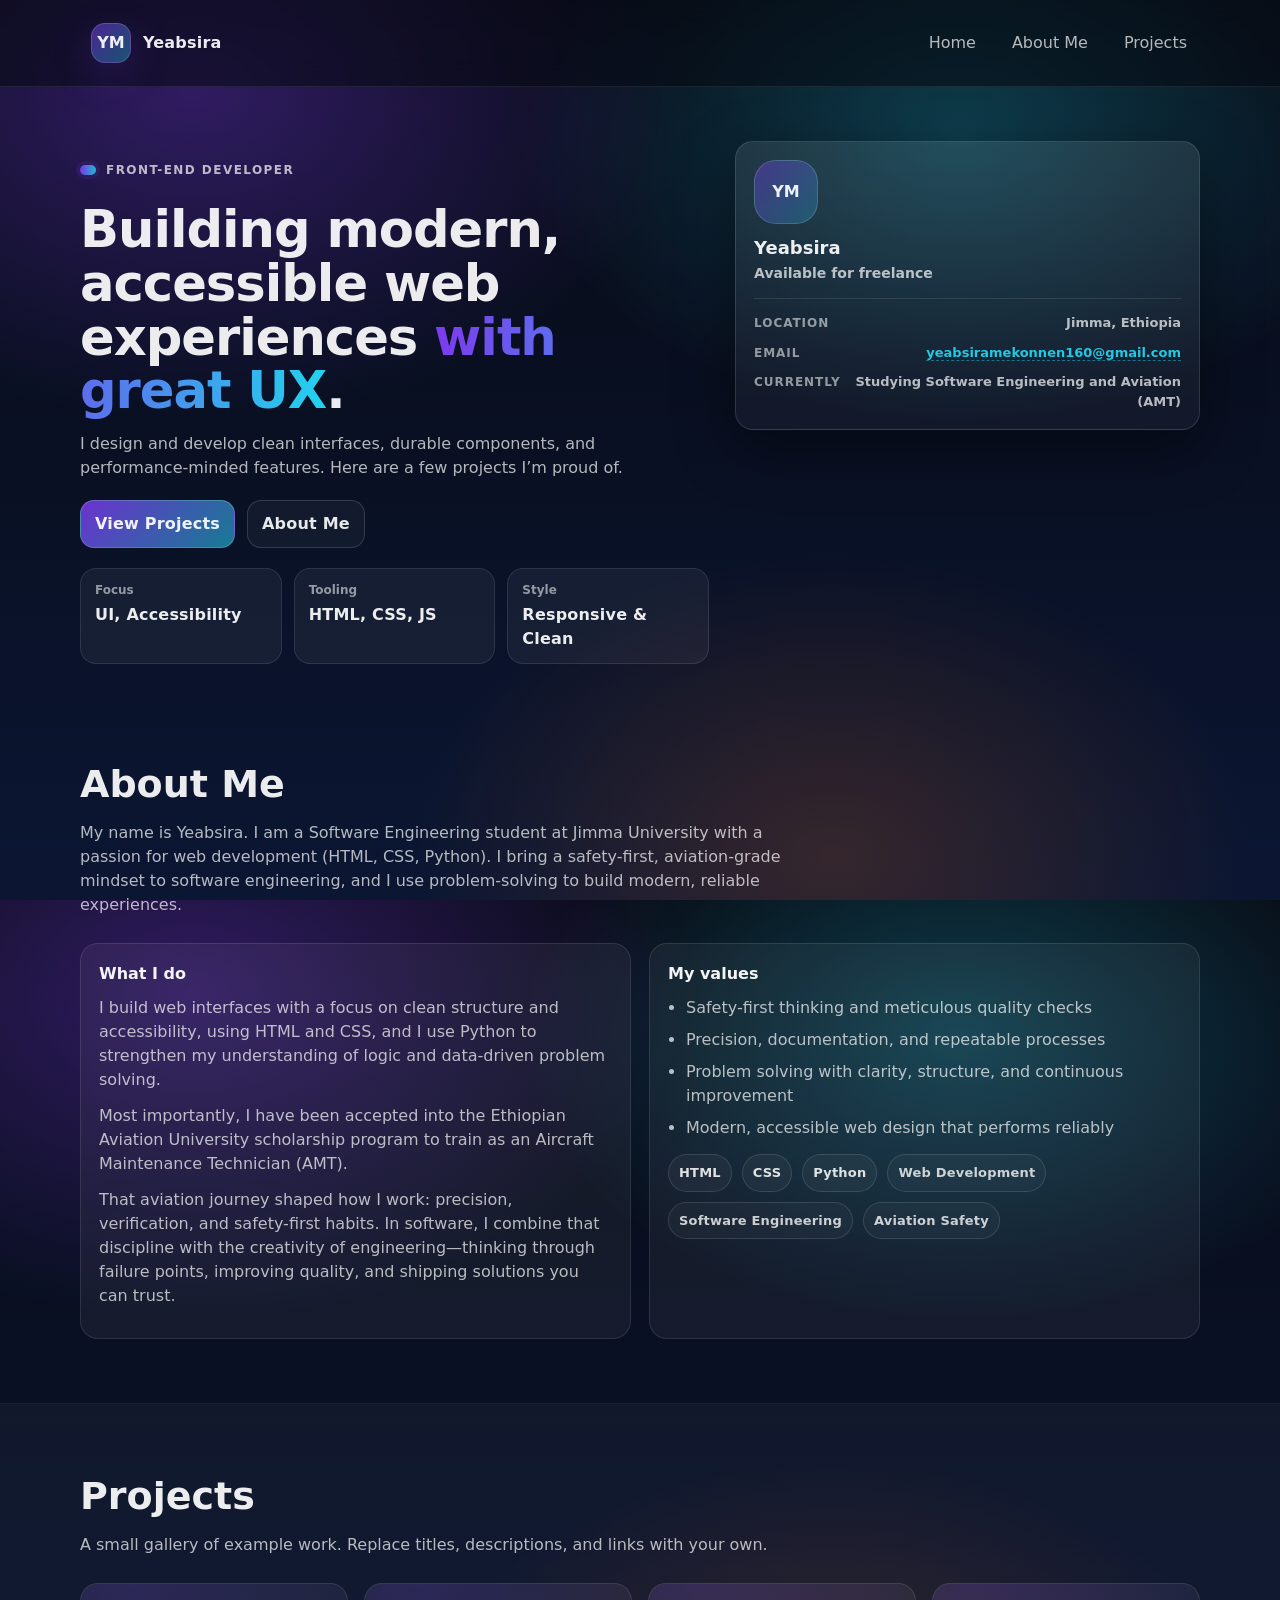
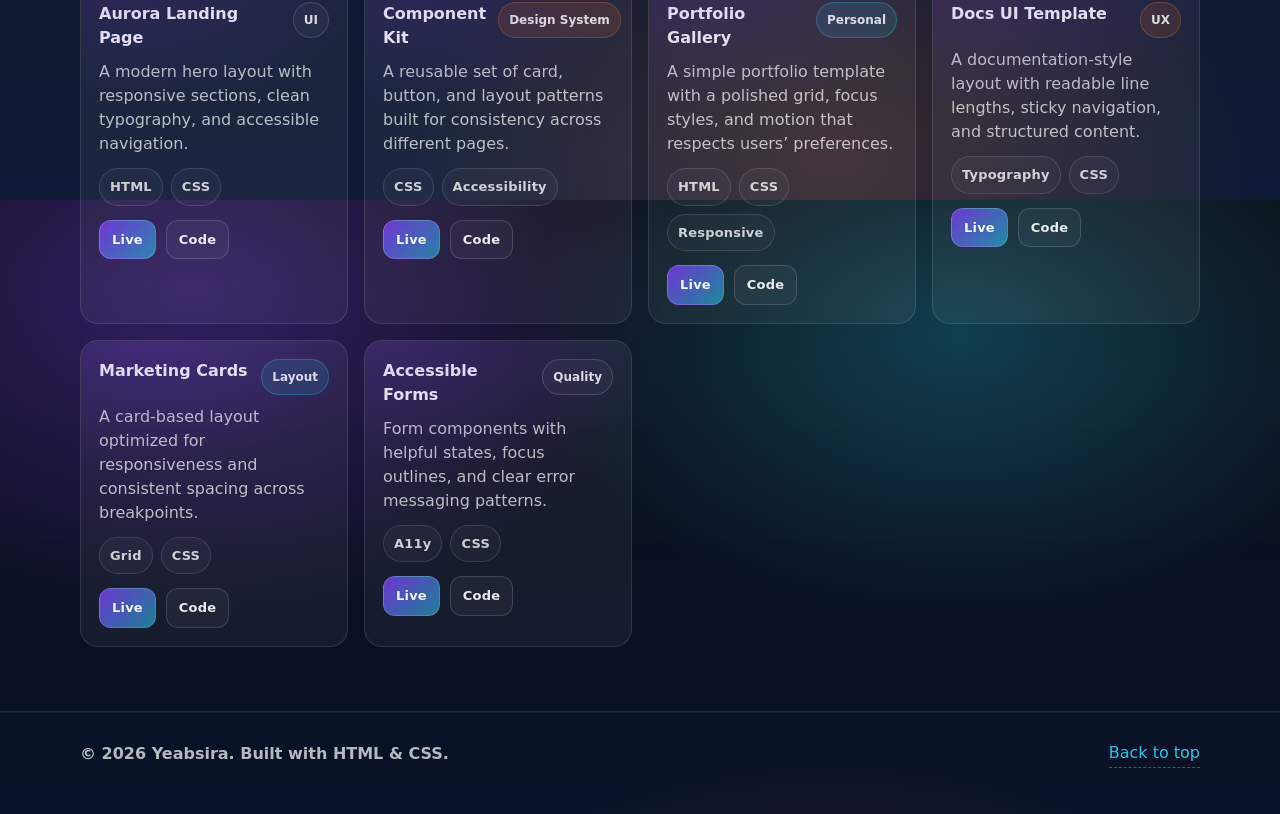
==== index.html @ a3fe2e60 "Add index and styles" ====
<!doctype html>
<html lang="en">
  <head>
    <meta charset="utf-8" />
    <meta name="viewport" content="width=device-width, initial-scale=1" />
    <meta name="description" content="Personal portfolio website." />
    <title>Yeabsira | Portfolio</title>
    <link rel="stylesheet" href="styles/style.css" />
  </head>
  <body>
    <a class="skip-link" href="#main">Skip to content</a>

    <header class="site-header">
      <div class="container header-inner">
        <a class="brand" href="#home" aria-label="Go to Home">
          <span class="brand-mark" aria-hidden="true">YM</span>
          <span class="brand-text">Yeabsira</span>
        </a>

        <nav class="nav" aria-label="Primary">
          <a class="nav-link" href="#home">Home</a>
          <a class="nav-link" href="#about">About Me</a>
          <a class="nav-link" href="#projects">Projects</a>
        </nav>
      </div>
    </header>

    <main id="main">
      <!-- HOME -->
      <section id="home" class="hero" aria-label="Home">
        <div class="container hero-inner">
          <div class="hero-copy">
            <p class="eyebrow">Front-End Developer</p>
            <h1>
              Building modern, accessible web experiences
              <span class="gradient-text">with great UX</span>.
            </h1>
            <p class="lead">
              I design and develop clean interfaces, durable components, and
              performance-minded features. Here are a few projects I’m proud of.
            </p>

            <div class="hero-cta">
              <a class="btn btn-primary" href="#projects">View Projects</a>
              <a class="btn btn-ghost" href="#about">About Me</a>
            </div>

            <div class="hero-meta" role="list" aria-label="Highlights">
              <div class="meta-item" role="listitem">
                <div class="meta-title">Focus</div>
                <div class="meta-value">UI, Accessibility</div>
              </div>
              <div class="meta-item" role="listitem">
                <div class="meta-title">Tooling</div>
                <div class="meta-value">HTML, CSS, JS</div>
              </div>
              <div class="meta-item" role="listitem">
                <div class="meta-title">Style</div>
                <div class="meta-value">Responsive &amp; Clean</div>
              </div>
            </div>
          </div>

          <aside class="hero-card" aria-label="Profile card">
            <div class="avatar" aria-hidden="true">YM</div>
            <h2 class="hero-card-title">Yeabsira</h2>
            <p class="hero-card-subtitle">Available for freelance</p>
            <div class="divider"></div>
            <ul class="hero-card-list" aria-label="Quick facts">
              <li>
                <span class="k">Location</span>
                <span class="v">Jimma, Ethiopia</span>
              </li>
              <li>
                <span class="k">Email</span>
                <span class="v">
                  <a class="link" href="mailto:yeabsiramekonnen160@gmail.com"
                    >yeabsiramekonnen160@gmail.com</a
                  >
                </span>
              </li>
              <li>
                <span class="k">Currently</span>
                <span class="v"
                  >Studying Software Engineering and Aviation (AMT)</span
                >
              </li>
            </ul>
          </aside>
        </div>
      </section>

      <!-- ABOUT -->
      <section id="about" class="section" aria-label="About Me">
        <div class="container">
          <div class="section-head">
            <h2>About Me</h2>
            <p class="section-subtitle">
              My name is Yeabsira. I am a Software Engineering student at Jimma
              University with a passion for web development (HTML, CSS, Python).
              I bring a safety-first, aviation-grade mindset to software
              engineering, and I use problem-solving to build modern, reliable
              experiences.
            </p>
          </div>

          <div class="about-grid">
            <div class="about-panel">
              <h3>What I do</h3>
              <p>
                I build web interfaces with a focus on clean structure and
                accessibility, using HTML and CSS, and I use Python to
                strengthen my understanding of logic and data-driven problem
                solving.
              </p>
              <p>
                Most importantly, I have been accepted into the Ethiopian
                Aviation University scholarship program to train as an Aircraft
                Maintenance Technician (AMT).
              </p>
              <p>
                That aviation journey shaped how I work: precision,
                verification, and safety-first habits. In software, I combine
                that discipline with the creativity of engineering—thinking
                through failure points, improving quality, and shipping
                solutions you can trust.
              </p>
            </div>

            <div class="about-panel">
              <h3>My values</h3>
              <ul class="checklist" aria-label="Values">
                <li>Safety-first thinking and meticulous quality checks</li>
                <li>Precision, documentation, and repeatable processes</li>
                <li>
                  Problem solving with clarity, structure, and continuous
                  improvement
                </li>
                <li>Modern, accessible web design that performs reliably</li>
              </ul>

              <div class="tag-row" aria-label="Skills">
                <span class="tag">HTML</span>
                <span class="tag">CSS</span>
                <span class="tag">Python</span>
                <span class="tag tag-soft">Web Development</span>
                <span class="tag tag-soft">Software Engineering</span>
                <span class="tag tag-soft">Aviation Safety</span>
              </div>
            </div>
          </div>
        </div>
      </section>

      <!-- PROJECTS -->
      <section id="projects" class="section section-alt" aria-label="Projects">
        <div class="container">
          <div class="section-head">
            <h2>Projects</h2>
            <p class="section-subtitle">
              A small gallery of example work. Replace titles, descriptions, and
              links with your own.
            </p>
          </div>

          <div class="projects-grid" role="list" aria-label="Project gallery">
            <article class="project-card" role="listitem">
              <div class="project-top">
                <h3 class="project-title">Aurora Landing Page</h3>
                <span class="project-badge">UI</span>
              </div>
              <p class="project-desc">
                A modern hero layout with responsive sections, clean typography,
                and accessible navigation.
              </p>
              <div class="project-tags" aria-label="Technologies">
                <span class="tag tag-soft">HTML</span>
                <span class="tag tag-soft">CSS</span>
              </div>
              <div class="project-links">
                <a class="btn btn-small btn-primary" href="#projects">Live</a>
                <a class="btn btn-small btn-ghost" href="#projects">Code</a>
              </div>
            </article>

            <article class="project-card" role="listitem">
              <div class="project-top">
                <h3 class="project-title">Component Kit</h3>
                <span class="project-badge project-badge-warm"
                  >Design System</span
                >
              </div>
              <p class="project-desc">
                A reusable set of card, button, and layout patterns built for
                consistency across different pages.
              </p>
              <div class="project-tags" aria-label="Technologies">
                <span class="tag tag-soft">CSS</span>
                <span class="tag tag-soft">Accessibility</span>
              </div>
              <div class="project-links">
                <a class="btn btn-small btn-primary" href="#projects">Live</a>
                <a class="btn btn-small btn-ghost" href="#projects">Code</a>
              </div>
            </article>

            <article class="project-card" role="listitem">
              <div class="project-top">
                <h3 class="project-title">Portfolio Gallery</h3>
                <span class="project-badge project-badge-cool">Personal</span>
              </div>
              <p class="project-desc">
                A simple portfolio template with a polished grid, focus styles,
                and motion that respects users’ preferences.
              </p>
              <div class="project-tags" aria-label="Technologies">
                <span class="tag tag-soft">HTML</span>
                <span class="tag tag-soft">CSS</span>
                <span class="tag tag-soft">Responsive</span>
              </div>
              <div class="project-links">
                <a class="btn btn-small btn-primary" href="#projects">Live</a>
                <a class="btn btn-small btn-ghost" href="#projects">Code</a>
              </div>
            </article>

            <article class="project-card" role="listitem">
              <div class="project-top">
                <h3 class="project-title">Docs UI Template</h3>
                <span class="project-badge project-badge-warm">UX</span>
              </div>
              <p class="project-desc">
                A documentation-style layout with readable line lengths, sticky
                navigation, and structured content.
              </p>
              <div class="project-tags" aria-label="Technologies">
                <span class="tag tag-soft">Typography</span>
                <span class="tag tag-soft">CSS</span>
              </div>
              <div class="project-links">
                <a class="btn btn-small btn-primary" href="#projects">Live</a>
                <a class="btn btn-small btn-ghost" href="#projects">Code</a>
              </div>
            </article>

            <article class="project-card" role="listitem">
              <div class="project-top">
                <h3 class="project-title">Marketing Cards</h3>
                <span class="project-badge project-badge-cool">Layout</span>
              </div>
              <p class="project-desc">
                A card-based layout optimized for responsiveness and consistent
                spacing across breakpoints.
              </p>
              <div class="project-tags" aria-label="Technologies">
                <span class="tag tag-soft">Grid</span>
                <span class="tag tag-soft">CSS</span>
              </div>
              <div class="project-links">
                <a class="btn btn-small btn-primary" href="#projects">Live</a>
                <a class="btn btn-small btn-ghost" href="#projects">Code</a>
              </div>
            </article>

            <article class="project-card" role="listitem">
              <div class="project-top">
                <h3 class="project-title">Accessible Forms</h3>
                <span class="project-badge">Quality</span>
              </div>
              <p class="project-desc">
                Form components with helpful states, focus outlines, and clear
                error messaging patterns.
              </p>
              <div class="project-tags" aria-label="Technologies">
                <span class="tag tag-soft">A11y</span>
                <span class="tag tag-soft">CSS</span>
              </div>
              <div class="project-links">
                <a class="btn btn-small btn-primary" href="#projects">Live</a>
                <a class="btn btn-small btn-ghost" href="#projects">Code</a>
              </div>
            </article>
          </div>
        </div>
      </section>
    </main>

    <footer class="site-footer">
      <div class="container footer-inner">
        <p class="footer-text">
          © <span id="year">2026</span> Yeabsira. Built with HTML &amp; CSS.
        </p>
        <a class="footer-link" href="#home">Back to top</a>
      </div>
    </footer>
  </body>
</html>
---- styles/style.css ----
:root {
  --bg0: #070a13;
  --bg1: #0b1633;
  --card: rgba(255, 255, 255, 0.06);
  --card2: rgba(255, 255, 255, 0.08);
  --border: rgba(255, 255, 255, 0.12);
  --text: rgba(255, 255, 255, 0.92);
  --muted: rgba(255, 255, 255, 0.7);
  --muted2: rgba(255, 255, 255, 0.55);
  --shadow: 0 18px 60px rgba(0, 0, 0, 0.45);

  --brand1: #7c3aed;
  --brand2: #22d3ee;
  --brand3: #f97316;

  --ring: rgba(34, 211, 238, 0.35);
  --radius: 18px;
}

* {
  box-sizing: border-box;
}
html,
body {
  height: 100%;
}
body {
  margin: 0;
  font-family:
    ui-sans-serif,
    system-ui,
    -apple-system,
    Segoe UI,
    Roboto,
    Helvetica,
    Arial,
    "Apple Color Emoji",
    "Segoe UI Emoji";
  color: var(--text);
  background:
    radial-gradient(
      900px 600px at 15% 10%,
      rgba(124, 58, 237, 0.35),
      transparent 55%
    ),
    radial-gradient(
      800px 520px at 75% 15%,
      rgba(34, 211, 238, 0.25),
      transparent 55%
    ),
    radial-gradient(
      700px 500px at 65% 95%,
      rgba(249, 115, 22, 0.18),
      transparent 60%
    ),
    linear-gradient(180deg, var(--bg0), var(--bg1));
  line-height: 1.5;
}

a {
  color: inherit;
  text-decoration: none;
}

.skip-link {
  position: absolute;
  top: 12px;
  left: 12px;
  padding: 10px 12px;
  border-radius: 12px;
  background: rgba(0, 0, 0, 0.65);
  border: 1px solid var(--border);
  transform: translateY(-150%);
  transition: transform 0.18s ease;
  z-index: 1000;
}
.skip-link:focus {
  transform: translateY(0);
  outline: none;
  box-shadow: 0 0 0 3px var(--ring);
}

.container {
  width: min(1120px, calc(100% - 40px));
  margin-inline: auto;
}

.site-header {
  position: sticky;
  top: 0;
  z-index: 50;
  backdrop-filter: blur(14px);
  background: rgba(7, 10, 19, 0.55);
  border-bottom: 1px solid rgba(255, 255, 255, 0.08);
}
.header-inner {
  display: flex;
  align-items: center;
  justify-content: space-between;
  padding: 14px 0;
  gap: 16px;
}

.brand {
  display: flex;
  align-items: center;
  gap: 12px;
  padding: 8px 10px;
  border-radius: 14px;
  border: 1px solid transparent;
}
.brand:focus {
  outline: none;
  box-shadow: 0 0 0 3px var(--ring);
}
.brand:hover {
  border-color: rgba(255, 255, 255, 0.14);
}

.brand-mark {
  width: 40px;
  height: 40px;
  display: grid;
  place-items: center;
  border-radius: 14px;
  font-weight: 800;
  background: linear-gradient(
    135deg,
    rgba(124, 58, 237, 0.55),
    rgba(34, 211, 238, 0.35)
  );
  border: 1px solid rgba(255, 255, 255, 0.14);
  box-shadow: 0 12px 40px rgba(124, 58, 237, 0.22);
}
.brand-text {
  font-weight: 750;
  letter-spacing: 0.2px;
}

.nav {
  display: flex;
  gap: 10px;
  align-items: center;
}
.nav-link {
  padding: 10px 12px;
  border-radius: 14px;
  border: 1px solid transparent;
  color: var(--muted);
  transition:
    background 0.18s ease,
    border-color 0.18s ease,
    color 0.18s ease,
    transform 0.18s ease;
}
.nav-link:hover {
  color: var(--text);
  background: rgba(255, 255, 255, 0.06);
  border-color: rgba(255, 255, 255, 0.12);
}
.nav-link:focus {
  outline: none;
  box-shadow: 0 0 0 3px var(--ring);
}

.hero {
  padding: 54px 0 20px;
}
.hero-inner {
  display: grid;
  grid-template-columns: 1.15fr 0.85fr;
  gap: 26px;
  align-items: start;
}
.hero-copy {
  padding: 8px 0;
}
.eyebrow {
  display: inline-flex;
  align-items: center;
  gap: 10px;
  color: var(--muted);
  font-weight: 650;
  letter-spacing: 0.12em;
  text-transform: uppercase;
  font-size: 12px;
}
.eyebrow::before {
  content: "";
  width: 16px;
  height: 10px;
  border-radius: 999px;
  background: linear-gradient(
    90deg,
    rgba(124, 58, 237, 0.95),
    rgba(34, 211, 238, 0.85)
  );
  box-shadow: 0 0 0 4px rgba(124, 58, 237, 0.12);
}

h1 {
  margin: 12px 0 14px;
  font-size: clamp(34px, 4vw, 54px);
  line-height: 1.05;
  letter-spacing: -0.02em;
}
.gradient-text {
  background: linear-gradient(90deg, var(--brand1), var(--brand2));
  -webkit-background-clip: text;
  background-clip: text;
  color: transparent;
}
.lead {
  margin: 0 0 20px;
  color: var(--muted);
  font-size: 16px;
  max-width: 54ch;
}

.hero-cta {
  display: flex;
  flex-wrap: wrap;
  gap: 12px;
  margin-bottom: 20px;
}

.hero-meta {
  margin-top: 10px;
  display: grid;
  grid-template-columns: repeat(3, minmax(0, 1fr));
  gap: 12px;
}
.meta-item {
  padding: 12px 14px;
  border-radius: 16px;
  background: rgba(255, 255, 255, 0.05);
  border: 1px solid rgba(255, 255, 255, 0.1);
}
.meta-title {
  color: var(--muted2);
  font-weight: 650;
  font-size: 12px;
  margin-bottom: 4px;
}
.meta-value {
  font-weight: 750;
  letter-spacing: 0.2px;
}

.hero-card {
  background: linear-gradient(
    180deg,
    rgba(255, 255, 255, 0.09),
    rgba(255, 255, 255, 0.04)
  );
  border: 1px solid rgba(255, 255, 255, 0.12);
  border-radius: var(--radius);
  box-shadow: var(--shadow);
  padding: 18px;
}
.avatar {
  width: 64px;
  height: 64px;
  border-radius: 22px;
  display: grid;
  place-items: center;
  margin-bottom: 10px;
  background: linear-gradient(
    135deg,
    rgba(124, 58, 237, 0.4),
    rgba(34, 211, 238, 0.24)
  );
  border: 1px solid rgba(255, 255, 255, 0.16);
  font-weight: 900;
}
.hero-card-title {
  margin: 0 0 2px;
  font-size: 18px;
}
.hero-card-subtitle {
  margin: 0 0 14px;
  color: var(--muted);
  font-weight: 600;
  font-size: 14px;
}
.divider {
  height: 1px;
  background: rgba(255, 255, 255, 0.1);
  margin: 10px 0 14px;
}
.hero-card-list {
  list-style: none;
  padding: 0;
  margin: 0;
  display: grid;
  gap: 10px;
}
.hero-card-list li {
  display: flex;
  justify-content: space-between;
  align-items: baseline;
  gap: 12px;
}
.k {
  color: var(--muted2);
  font-size: 12px;
  font-weight: 700;
  letter-spacing: 0.08em;
  text-transform: uppercase;
}
.v {
  font-weight: 700;
  color: var(--muted);
  text-align: right;
  font-size: 13px;
}
.link {
  color: rgba(34, 211, 238, 0.95);
  border-bottom: 1px dashed rgba(34, 211, 238, 0.45);
}
.link:hover {
  color: #9bf3ff;
  border-bottom-color: rgba(155, 243, 255, 0.65);
}
.link:focus {
  outline: none;
  box-shadow: 0 0 0 3px var(--ring);
  border-bottom-style: solid;
}

.section {
  padding: 64px 0;
}
.section-alt {
  background: linear-gradient(180deg, rgba(255, 255, 255, 0.03), transparent);
  border-top: 1px solid rgba(255, 255, 255, 0.06);
  border-bottom: 1px solid rgba(255, 255, 255, 0.06);
}
.section-head {
  margin-bottom: 26px;
}
.section-head h2 {
  margin: 0 0 8px;
  font-size: clamp(26px, 3vw, 38px);
}
.section-subtitle {
  margin: 0;
  color: var(--muted);
  max-width: 70ch;
}

.about-grid {
  display: grid;
  grid-template-columns: 1fr 1fr;
  gap: 18px;
}
.about-panel {
  background: rgba(255, 255, 255, 0.05);
  border: 1px solid rgba(255, 255, 255, 0.1);
  border-radius: var(--radius);
  padding: 18px;
}
.about-panel h3 {
  margin: 0 0 10px;
  font-size: 16px;
  color: rgba(255, 255, 255, 0.95);
}
.about-panel p {
  margin: 0 0 12px;
  color: var(--muted);
}
.checklist {
  margin: 10px 0 0;
  padding-left: 18px;
  color: var(--muted);
}
.checklist li {
  margin: 8px 0;
}

.tag-row {
  display: flex;
  flex-wrap: wrap;
  gap: 10px;
  margin-top: 14px;
}
.tag {
  display: inline-flex;
  align-items: center;
  padding: 8px 10px;
  border-radius: 999px;
  font-weight: 750;
  letter-spacing: 0.2px;
  border: 1px solid rgba(255, 255, 255, 0.12);
  background: rgba(255, 255, 255, 0.04);
  color: rgba(255, 255, 255, 0.86);
  font-size: 13px;
}
.tag-soft {
  background: rgba(255, 255, 255, 0.03);
  color: rgba(255, 255, 255, 0.78);
}

.projects-grid {
  display: grid;
  grid-template-columns: repeat(auto-fit, minmax(260px, 1fr));
  gap: 16px;
}
.project-card {
  background: rgba(255, 255, 255, 0.05);
  border: 1px solid rgba(255, 255, 255, 0.1);
  border-radius: var(--radius);
  padding: 18px;
  position: relative;
  overflow: hidden;
  transition:
    transform 0.2s ease,
    border-color 0.2s ease,
    background 0.2s ease;
}
.project-card::after {
  content: "";
  position: absolute;
  inset: -2px;
  background: radial-gradient(
    420px 220px at 20% 0%,
    rgba(124, 58, 237, 0.18),
    transparent 60%
  );
  pointer-events: none;
  opacity: 0.9;
}
.project-card > * {
  position: relative;
}

.project-card:hover {
  transform: translateY(-4px);
  border-color: rgba(255, 255, 255, 0.18);
  background: rgba(255, 255, 255, 0.06);
}

.project-top {
  display: flex;
  justify-content: space-between;
  align-items: flex-start;
  gap: 12px;
  margin-bottom: 10px;
}
.project-title {
  margin: 0;
  font-size: 16px;
}
.project-badge {
  display: inline-flex;
  padding: 8px 10px;
  border-radius: 999px;
  border: 1px solid rgba(255, 255, 255, 0.14);
  background: rgba(255, 255, 255, 0.04);
  font-size: 12px;
  font-weight: 850;
  color: rgba(255, 255, 255, 0.85);
  white-space: nowrap;
}
.project-badge-warm {
  background: rgba(249, 115, 22, 0.12);
  border-color: rgba(249, 115, 22, 0.28);
}
.project-badge-cool {
  background: rgba(34, 211, 238, 0.12);
  border-color: rgba(34, 211, 238, 0.28);
}

.project-desc {
  margin: 0 0 12px;
  color: var(--muted);
}
.project-tags {
  display: flex;
  flex-wrap: wrap;
  gap: 8px;
  margin-bottom: 14px;
}
.project-links {
  display: flex;
  flex-wrap: wrap;
  gap: 10px;
}

.btn {
  display: inline-flex;
  align-items: center;
  justify-content: center;
  gap: 10px;
  padding: 11px 14px;
  border-radius: 14px;
  border: 1px solid rgba(255, 255, 255, 0.14);
  font-weight: 800;
  letter-spacing: 0.2px;
  transition:
    transform 0.15s ease,
    background 0.15s ease,
    border-color 0.15s ease,
    box-shadow 0.15s ease;
}
.btn:focus {
  outline: none;
  box-shadow: 0 0 0 3px var(--ring);
}
.btn:active {
  transform: translateY(1px);
}

.btn-primary {
  background: linear-gradient(
    135deg,
    rgba(124, 58, 237, 0.85),
    rgba(34, 211, 238, 0.55)
  );
  border-color: rgba(255, 255, 255, 0.18);
}
.btn-primary:hover {
  box-shadow: 0 16px 50px rgba(124, 58, 237, 0.18);
  border-color: rgba(255, 255, 255, 0.22);
}
.btn-ghost {
  background: rgba(255, 255, 255, 0.04);
  color: rgba(255, 255, 255, 0.9);
}
.btn-ghost:hover {
  background: rgba(255, 255, 255, 0.07);
  border-color: rgba(255, 255, 255, 0.18);
}
.btn-small {
  padding: 9px 12px;
  border-radius: 12px;
  font-size: 13px;
  font-weight: 850;
}

.site-footer {
  padding: 28px 0 46px;
  border-top: 1px solid rgba(255, 255, 255, 0.06);
}
.footer-inner {
  display: flex;
  justify-content: space-between;
  align-items: center;
  gap: 16px;
  flex-wrap: wrap;
}
.footer-text {
  margin: 0;
  color: var(--muted);
  font-weight: 650;
}
.footer-link {
  color: rgba(34, 211, 238, 0.95);
  border-bottom: 1px dashed rgba(34, 211, 238, 0.45);
  padding-bottom: 2px;
}
.footer-link:hover {
  border-bottom-style: solid;
  color: #9bf3ff;
  border-bottom-color: rgba(155, 243, 255, 0.65);
}
.footer-link:focus {
  outline: none;
  box-shadow: 0 0 0 3px var(--ring);
  border-bottom-style: solid;
}

@media (max-width: 900px) {
  .hero-inner {
    grid-template-columns: 1fr;
  }
  .hero-meta {
    grid-template-columns: 1fr;
  }
  .about-grid {
    grid-template-columns: 1fr;
  }
}

@media (prefers-reduced-motion: reduce) {
  * {
    scroll-behavior: auto !important;
  }
  .project-card,
  .btn,
  .nav-link {
    transition: none !important;
  }
}

/* Smooth scrolling (respects reduced motion above) */
html {
  scroll-behavior: smooth;
}
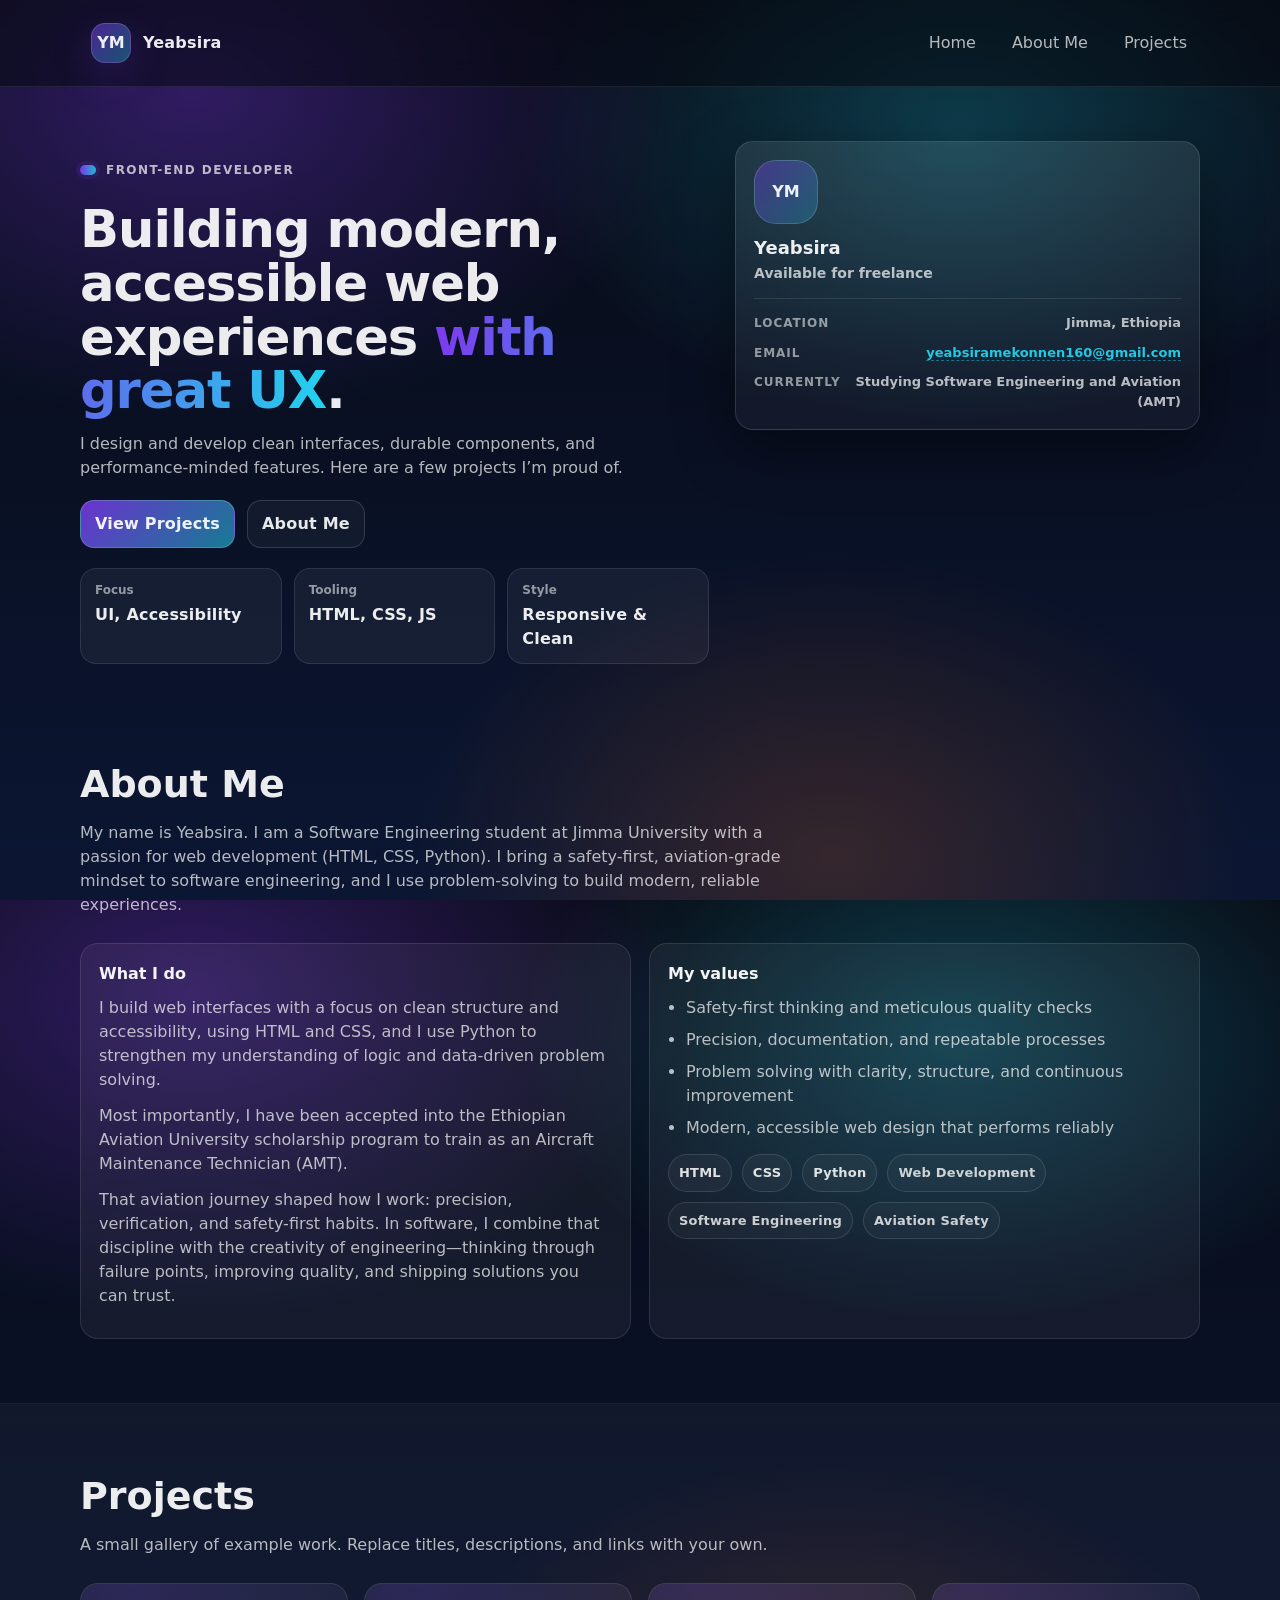
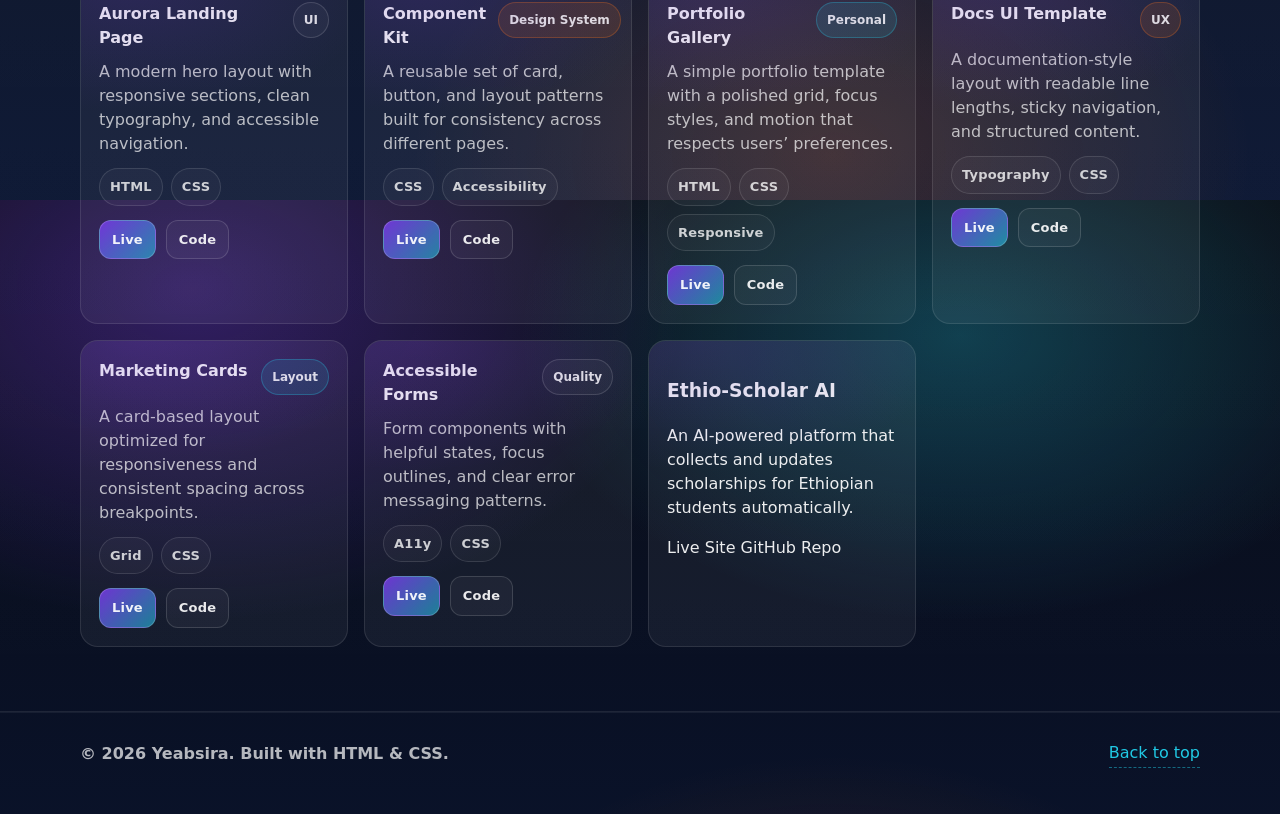
==== commit af9ec04c: "Update index.html i add ethio scholar ship new cards into the existing one" ====
--- a/index.html
+++ b/index.html
@@ -280,6 +280,28 @@
                 <a class="btn btn-small btn-ghost" href="#projects">Code</a>
               </div>
             </article>
+
+            <article class="project-card" role="listitem">
+              <h3>Ethio-Scholar AI</h3>
+              <p>
+                An AI-powered platform that collects and updates scholarships
+                for Ethiopian students automatically.
+              </p>
+
+              <a
+                href="https://your-username.github.io/ethio-scholar-ai/"
+                target="_blank"
+              >
+                Live Site
+              </a>
+
+              <a
+                href="https://github.com/your-username/ethio-scholar-ai"
+                target="_blank"
+              >
+                GitHub Repo
+              </a>
+            </article>
           </div>
         </div>
       </section>
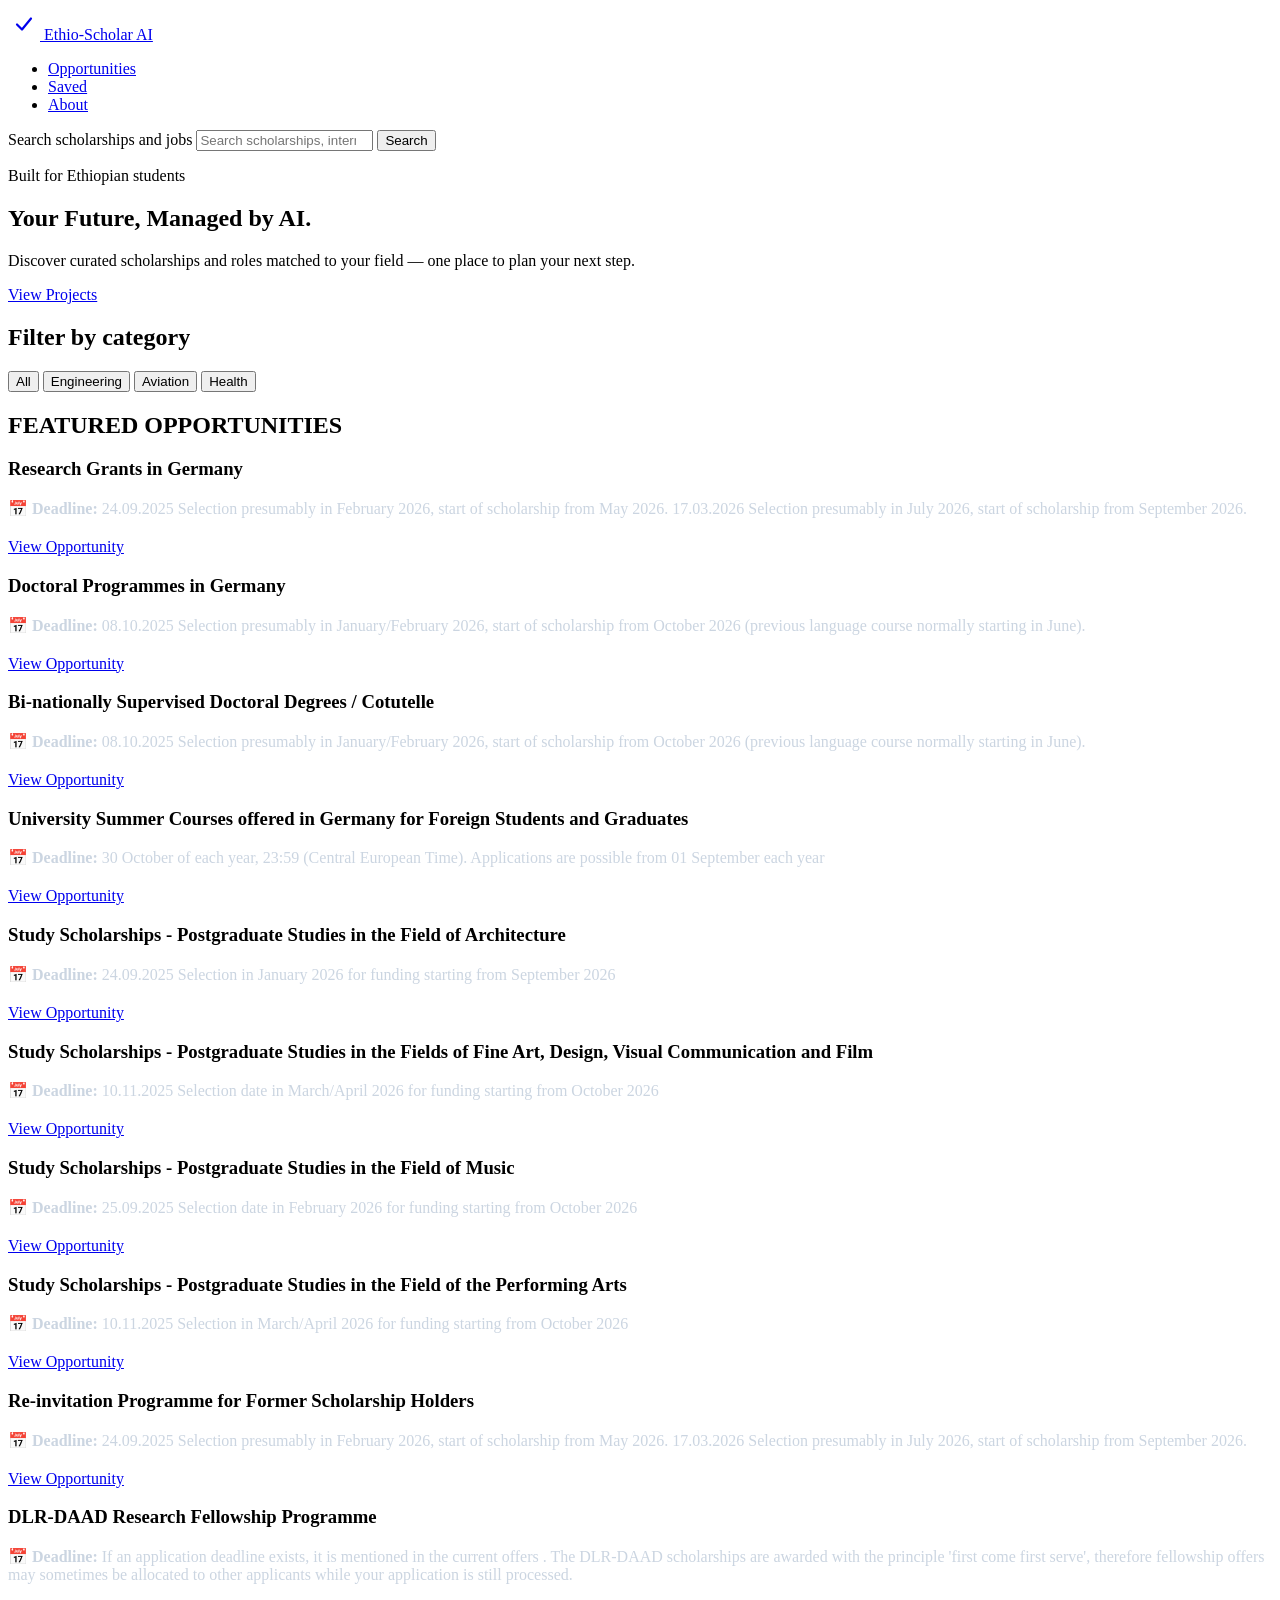
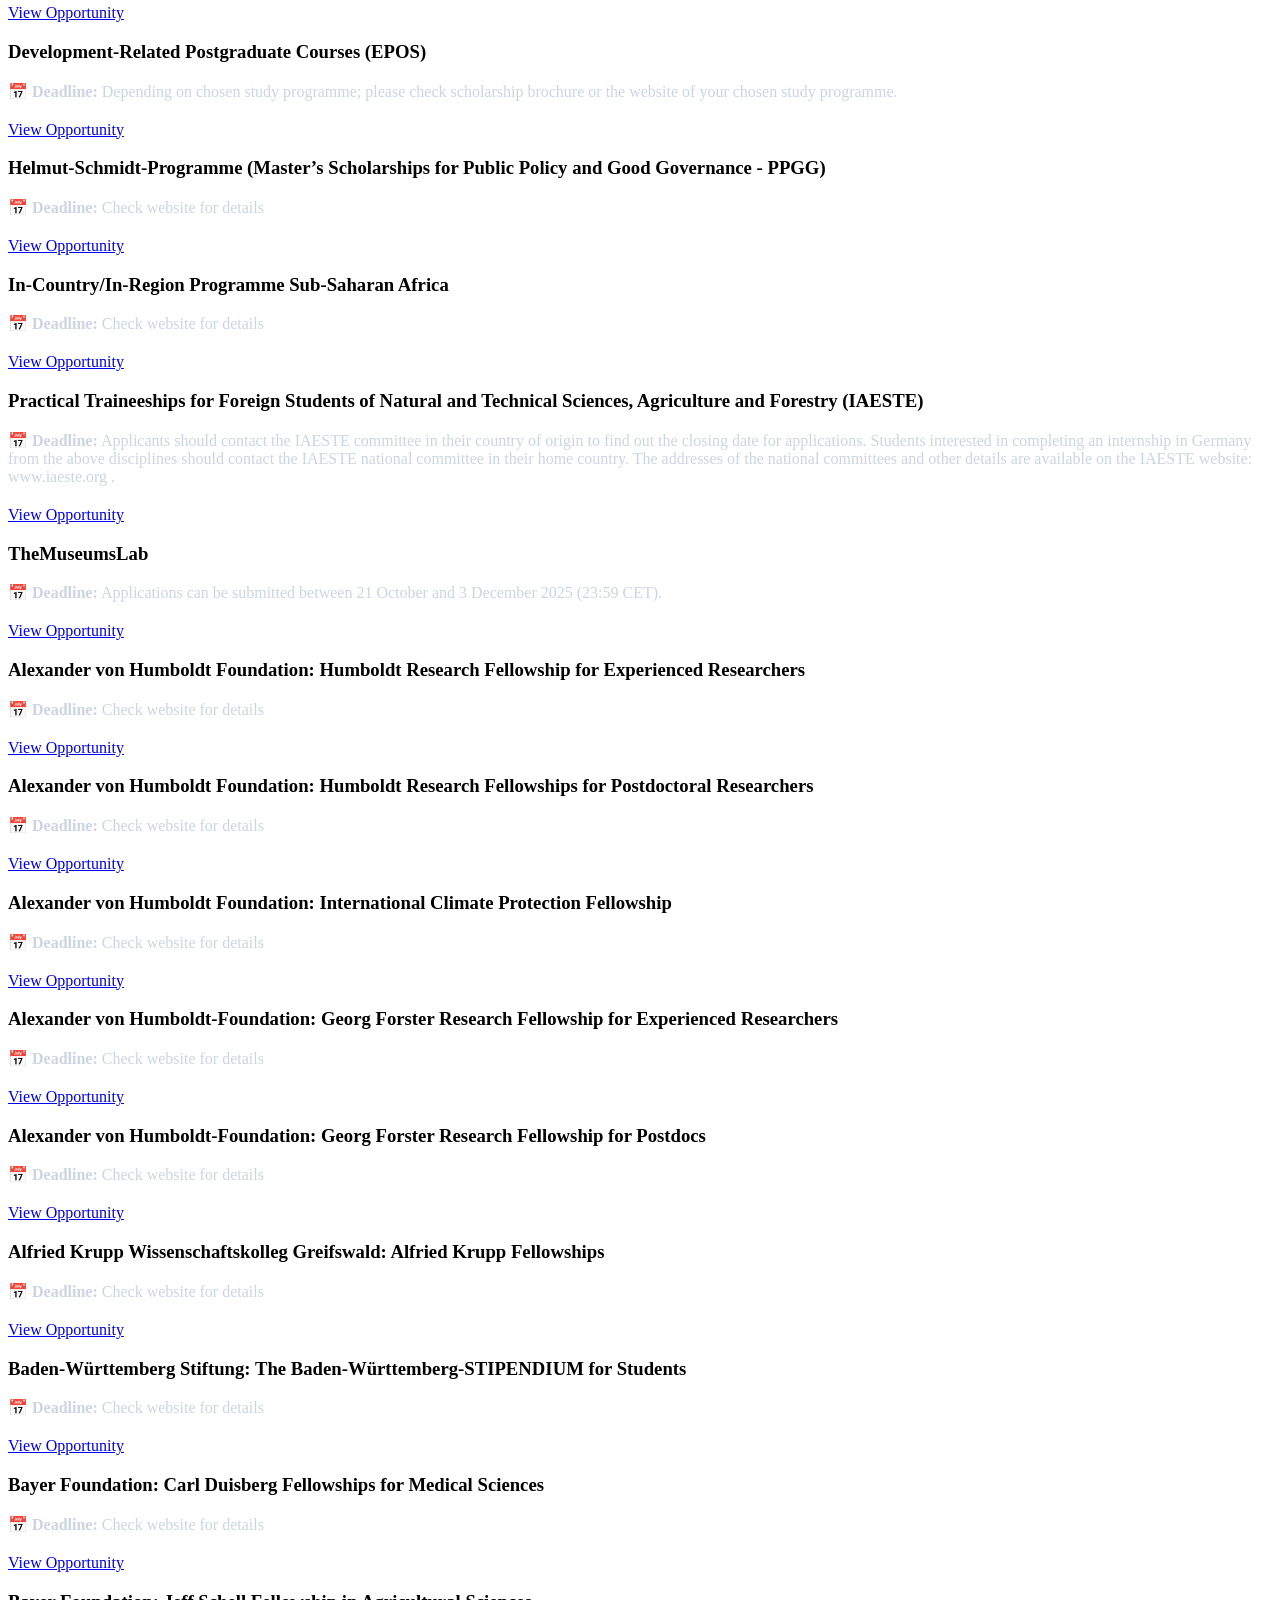
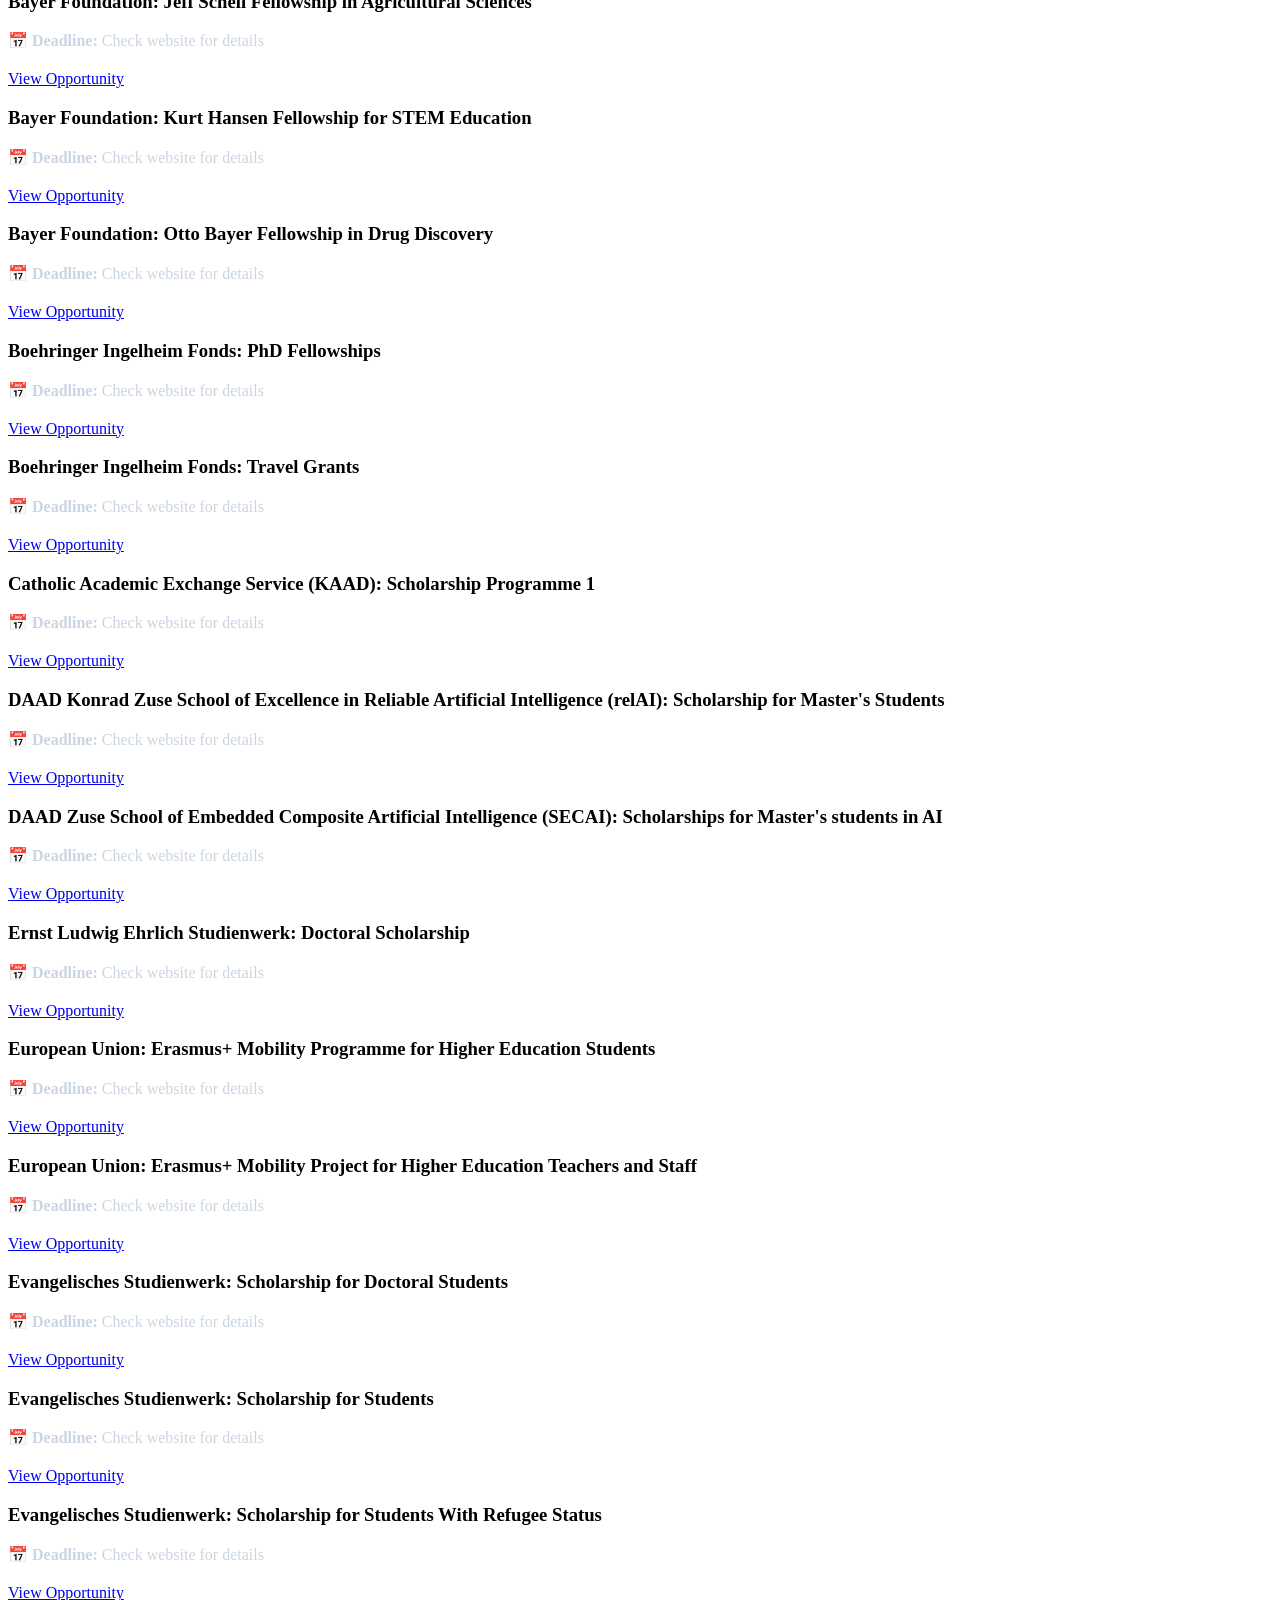
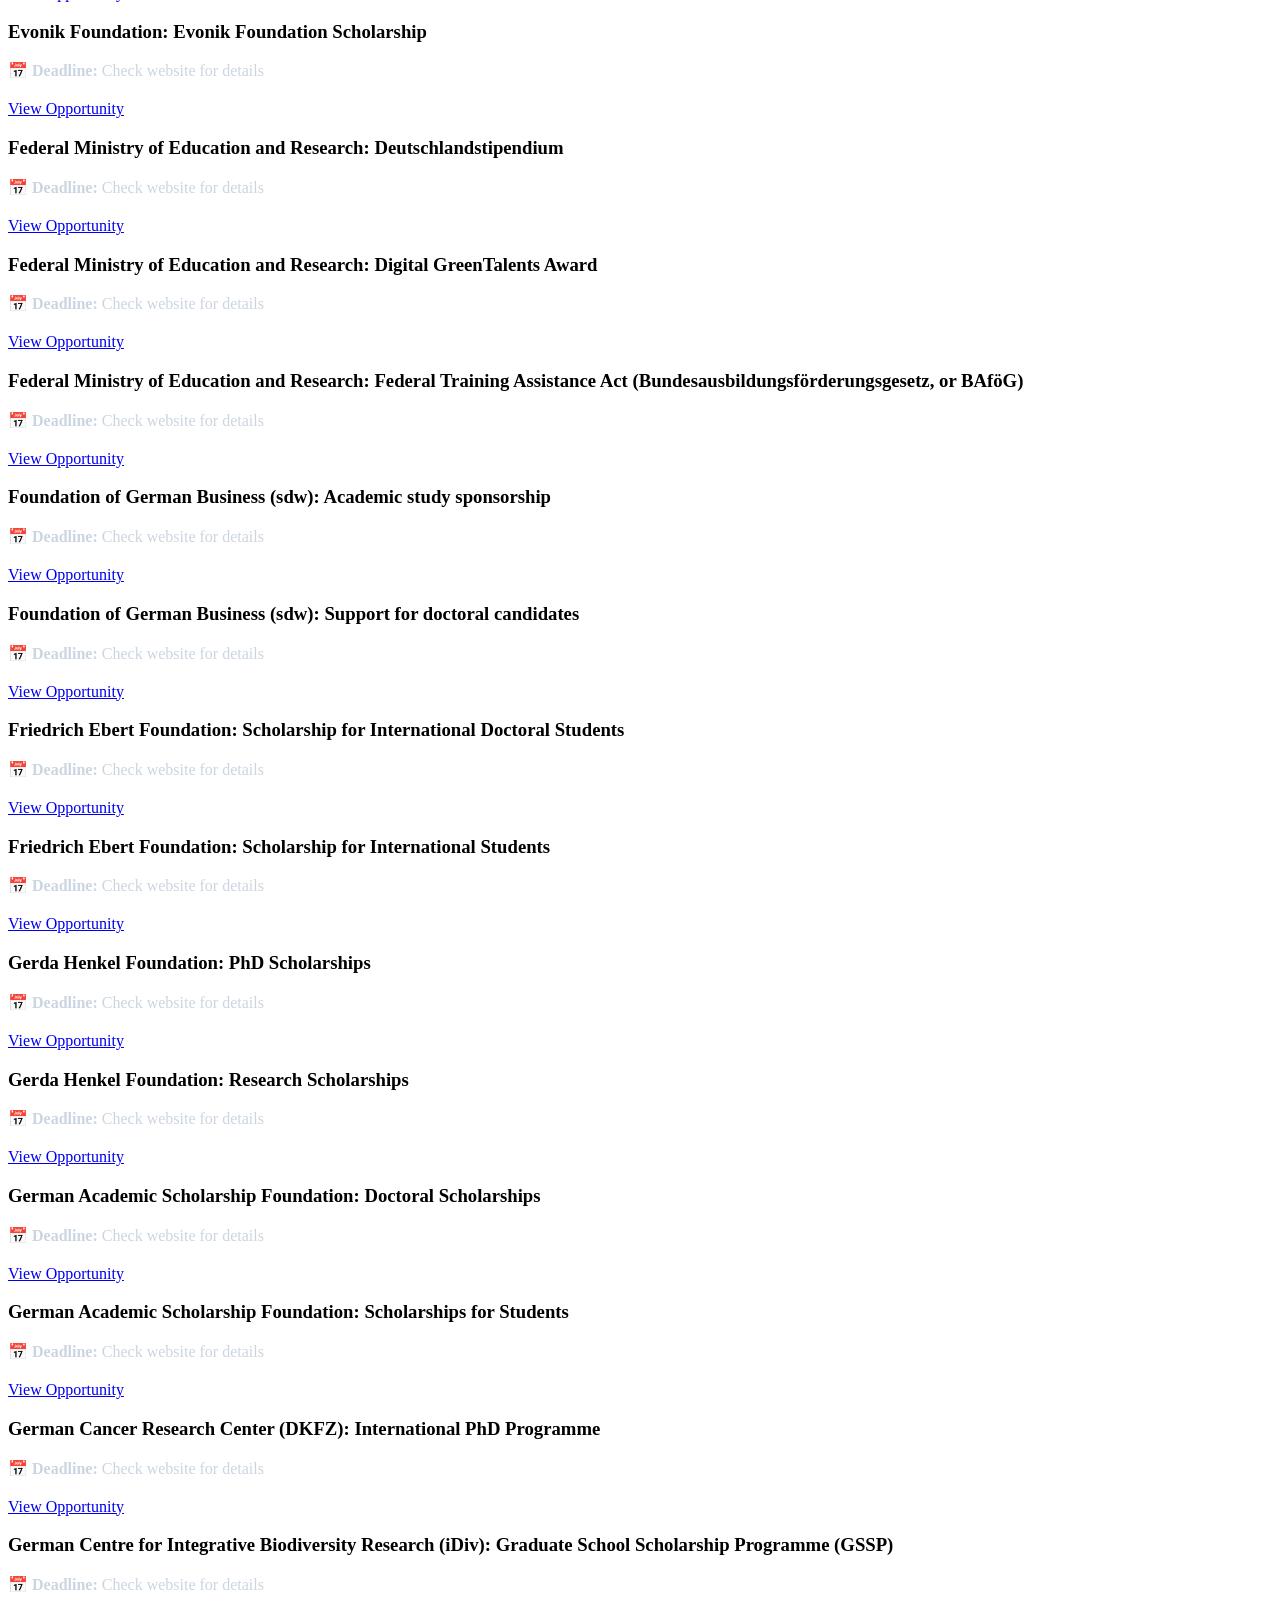
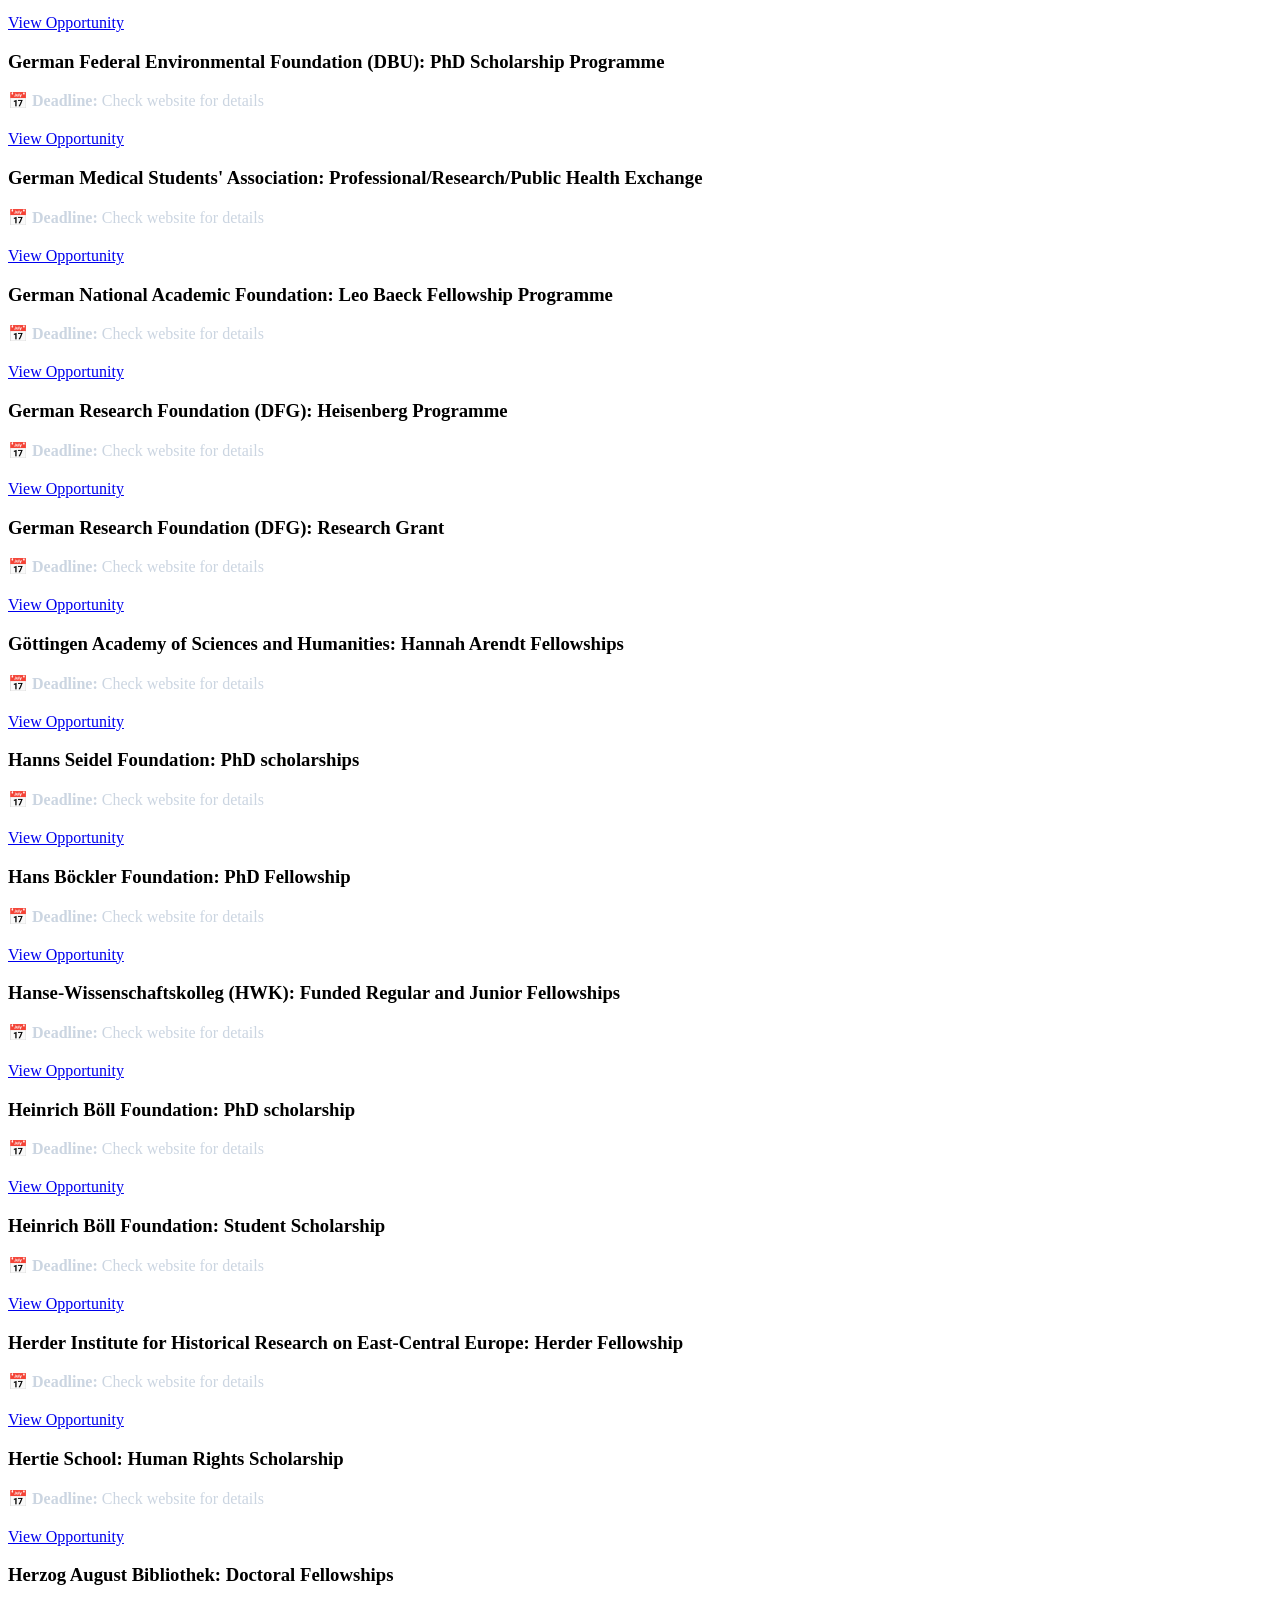
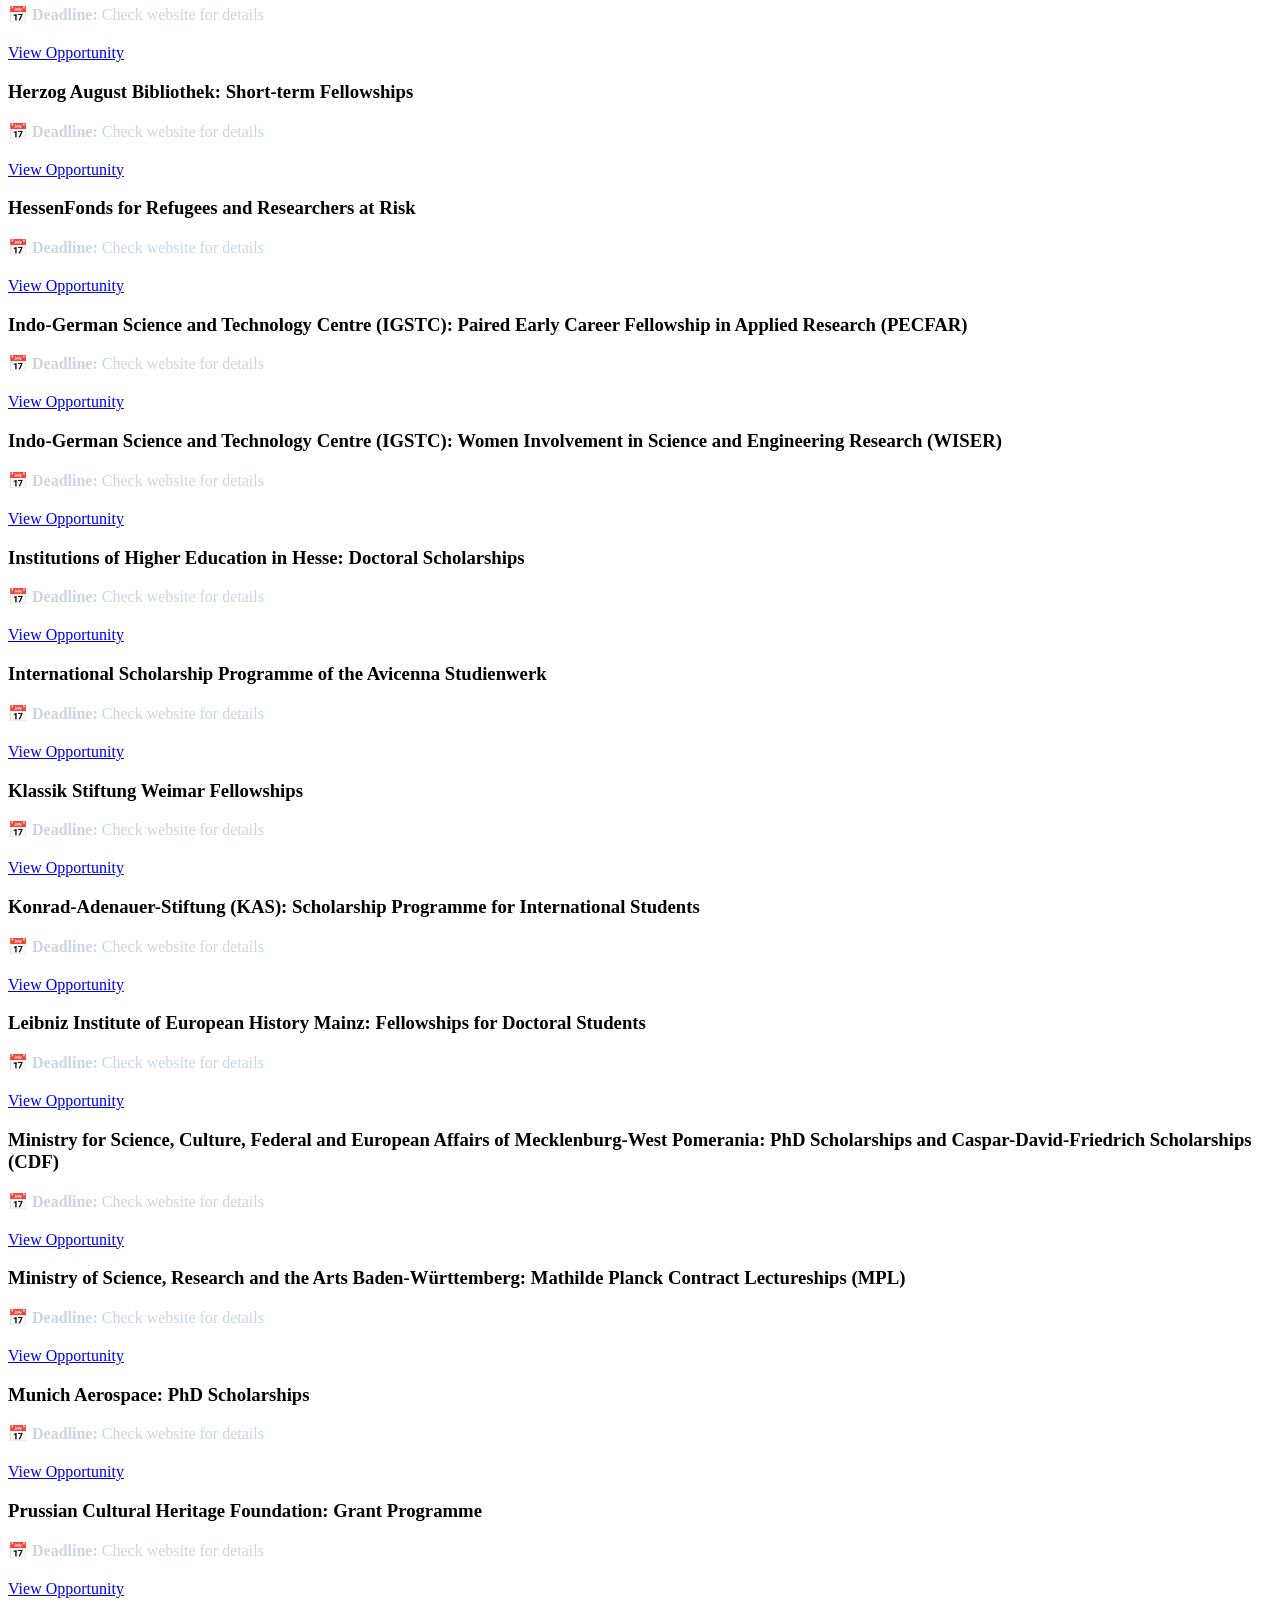
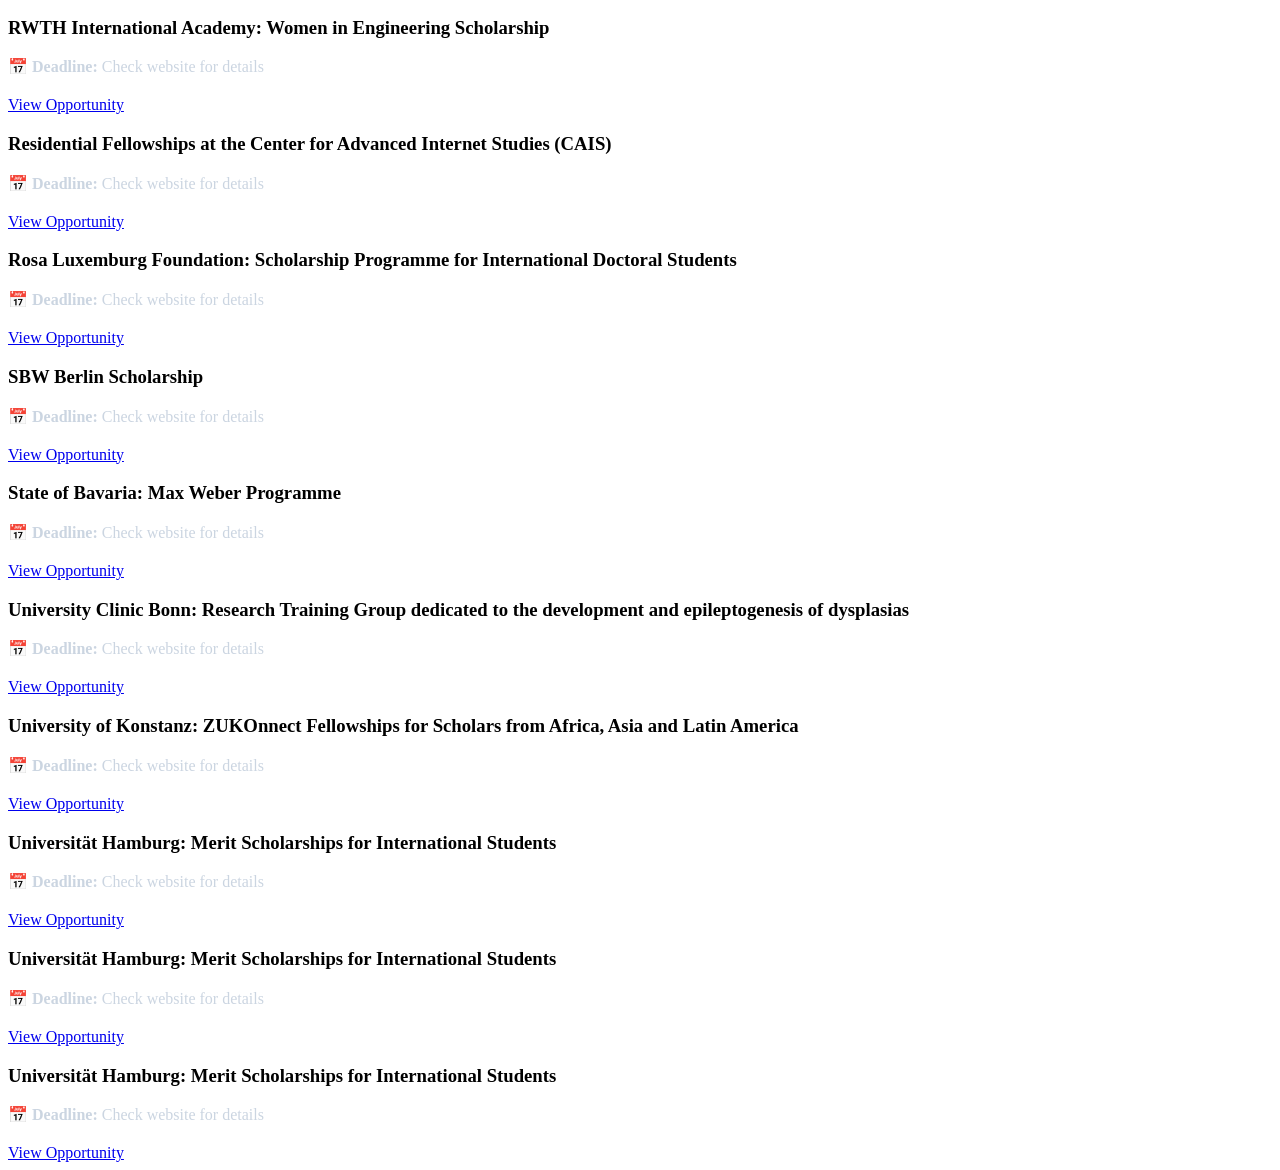
==== commit 07845363: "Add files via upload" ====
--- a/index.html
+++ b/index.html
@@ -1,319 +1,249 @@
-<!doctype html>
-<html lang="en">
-  <head>
-    <meta charset="utf-8" />
-    <meta name="viewport" content="width=device-width, initial-scale=1" />
-    <meta name="description" content="Personal portfolio website." />
-    <title>Yeabsira | Portfolio</title>
-    <link rel="stylesheet" href="styles/style.css" />
-  </head>
-  <body>
-    <a class="skip-link" href="#main">Skip to content</a>
-
-    <header class="site-header">
-      <div class="container header-inner">
-        <a class="brand" href="#home" aria-label="Go to Home">
-          <span class="brand-mark" aria-hidden="true">YM</span>
-          <span class="brand-text">Yeabsira</span>
-        </a>
-
-        <nav class="nav" aria-label="Primary">
-          <a class="nav-link" href="#home">Home</a>
-          <a class="nav-link" href="#about">About Me</a>
-          <a class="nav-link" href="#projects">Projects</a>
-        </nav>
-      </div>
-    </header>
-
-    <main id="main">
-      <!-- HOME -->
-      <section id="home" class="hero" aria-label="Home">
-        <div class="container hero-inner">
-          <div class="hero-copy">
-            <p class="eyebrow">Front-End Developer</p>
-            <h1>
-              Building modern, accessible web experiences
-              <span class="gradient-text">with great UX</span>.
-            </h1>
-            <p class="lead">
-              I design and develop clean interfaces, durable components, and
-              performance-minded features. Here are a few projects I’m proud of.
-            </p>
-
-            <div class="hero-cta">
-              <a class="btn btn-primary" href="#projects">View Projects</a>
-              <a class="btn btn-ghost" href="#about">About Me</a>
-            </div>
-
-            <div class="hero-meta" role="list" aria-label="Highlights">
-              <div class="meta-item" role="listitem">
-                <div class="meta-title">Focus</div>
-                <div class="meta-value">UI, Accessibility</div>
-              </div>
-              <div class="meta-item" role="listitem">
-                <div class="meta-title">Tooling</div>
-                <div class="meta-value">HTML, CSS, JS</div>
-              </div>
-              <div class="meta-item" role="listitem">
-                <div class="meta-title">Style</div>
-                <div class="meta-value">Responsive &amp; Clean</div>
-              </div>
-            </div>
-          </div>
-
-          <aside class="hero-card" aria-label="Profile card">
-            <div class="avatar" aria-hidden="true">YM</div>
-            <h2 class="hero-card-title">Yeabsira</h2>
-            <p class="hero-card-subtitle">Available for freelance</p>
-            <div class="divider"></div>
-            <ul class="hero-card-list" aria-label="Quick facts">
-              <li>
-                <span class="k">Location</span>
-                <span class="v">Jimma, Ethiopia</span>
-              </li>
-              <li>
-                <span class="k">Email</span>
-                <span class="v">
-                  <a class="link" href="mailto:yeabsiramekonnen160@gmail.com"
-                    >yeabsiramekonnen160@gmail.com</a
-                  >
-                </span>
-              </li>
-              <li>
-                <span class="k">Currently</span>
-                <span class="v"
-                  >Studying Software Engineering and Aviation (AMT)</span
-                >
-              </li>
-            </ul>
-          </aside>
-        </div>
-      </section>
-
-      <!-- ABOUT -->
-      <section id="about" class="section" aria-label="About Me">
-        <div class="container">
-          <div class="section-head">
-            <h2>About Me</h2>
-            <p class="section-subtitle">
-              My name is Yeabsira. I am a Software Engineering student at Jimma
-              University with a passion for web development (HTML, CSS, Python).
-              I bring a safety-first, aviation-grade mindset to software
-              engineering, and I use problem-solving to build modern, reliable
-              experiences.
-            </p>
-          </div>
-
-          <div class="about-grid">
-            <div class="about-panel">
-              <h3>What I do</h3>
-              <p>
-                I build web interfaces with a focus on clean structure and
-                accessibility, using HTML and CSS, and I use Python to
-                strengthen my understanding of logic and data-driven problem
-                solving.
-              </p>
-              <p>
-                Most importantly, I have been accepted into the Ethiopian
-                Aviation University scholarship program to train as an Aircraft
-                Maintenance Technician (AMT).
-              </p>
-              <p>
-                That aviation journey shaped how I work: precision,
-                verification, and safety-first habits. In software, I combine
-                that discipline with the creativity of engineering—thinking
-                through failure points, improving quality, and shipping
-                solutions you can trust.
-              </p>
-            </div>
-
-            <div class="about-panel">
-              <h3>My values</h3>
-              <ul class="checklist" aria-label="Values">
-                <li>Safety-first thinking and meticulous quality checks</li>
-                <li>Precision, documentation, and repeatable processes</li>
-                <li>
-                  Problem solving with clarity, structure, and continuous
-                  improvement
-                </li>
-                <li>Modern, accessible web design that performs reliably</li>
-              </ul>
-
-              <div class="tag-row" aria-label="Skills">
-                <span class="tag">HTML</span>
-                <span class="tag">CSS</span>
-                <span class="tag">Python</span>
-                <span class="tag tag-soft">Web Development</span>
-                <span class="tag tag-soft">Software Engineering</span>
-                <span class="tag tag-soft">Aviation Safety</span>
-              </div>
-            </div>
-          </div>
-        </div>
-      </section>
-
-      <!-- PROJECTS -->
-      <section id="projects" class="section section-alt" aria-label="Projects">
-        <div class="container">
-          <div class="section-head">
-            <h2>Projects</h2>
-            <p class="section-subtitle">
-              A small gallery of example work. Replace titles, descriptions, and
-              links with your own.
-            </p>
-          </div>
-
-          <div class="projects-grid" role="list" aria-label="Project gallery">
-            <article class="project-card" role="listitem">
-              <div class="project-top">
-                <h3 class="project-title">Aurora Landing Page</h3>
-                <span class="project-badge">UI</span>
-              </div>
-              <p class="project-desc">
-                A modern hero layout with responsive sections, clean typography,
-                and accessible navigation.
-              </p>
-              <div class="project-tags" aria-label="Technologies">
-                <span class="tag tag-soft">HTML</span>
-                <span class="tag tag-soft">CSS</span>
-              </div>
-              <div class="project-links">
-                <a class="btn btn-small btn-primary" href="#projects">Live</a>
-                <a class="btn btn-small btn-ghost" href="#projects">Code</a>
-              </div>
-            </article>
-
-            <article class="project-card" role="listitem">
-              <div class="project-top">
-                <h3 class="project-title">Component Kit</h3>
-                <span class="project-badge project-badge-warm"
-                  >Design System</span
-                >
-              </div>
-              <p class="project-desc">
-                A reusable set of card, button, and layout patterns built for
-                consistency across different pages.
-              </p>
-              <div class="project-tags" aria-label="Technologies">
-                <span class="tag tag-soft">CSS</span>
-                <span class="tag tag-soft">Accessibility</span>
-              </div>
-              <div class="project-links">
-                <a class="btn btn-small btn-primary" href="#projects">Live</a>
-                <a class="btn btn-small btn-ghost" href="#projects">Code</a>
-              </div>
-            </article>
-
-            <article class="project-card" role="listitem">
-              <div class="project-top">
-                <h3 class="project-title">Portfolio Gallery</h3>
-                <span class="project-badge project-badge-cool">Personal</span>
-              </div>
-              <p class="project-desc">
-                A simple portfolio template with a polished grid, focus styles,
-                and motion that respects users’ preferences.
-              </p>
-              <div class="project-tags" aria-label="Technologies">
-                <span class="tag tag-soft">HTML</span>
-                <span class="tag tag-soft">CSS</span>
-                <span class="tag tag-soft">Responsive</span>
-              </div>
-              <div class="project-links">
-                <a class="btn btn-small btn-primary" href="#projects">Live</a>
-                <a class="btn btn-small btn-ghost" href="#projects">Code</a>
-              </div>
-            </article>
-
-            <article class="project-card" role="listitem">
-              <div class="project-top">
-                <h3 class="project-title">Docs UI Template</h3>
-                <span class="project-badge project-badge-warm">UX</span>
-              </div>
-              <p class="project-desc">
-                A documentation-style layout with readable line lengths, sticky
-                navigation, and structured content.
-              </p>
-              <div class="project-tags" aria-label="Technologies">
-                <span class="tag tag-soft">Typography</span>
-                <span class="tag tag-soft">CSS</span>
-              </div>
-              <div class="project-links">
-                <a class="btn btn-small btn-primary" href="#projects">Live</a>
-                <a class="btn btn-small btn-ghost" href="#projects">Code</a>
-              </div>
-            </article>
-
-            <article class="project-card" role="listitem">
-              <div class="project-top">
-                <h3 class="project-title">Marketing Cards</h3>
-                <span class="project-badge project-badge-cool">Layout</span>
-              </div>
-              <p class="project-desc">
-                A card-based layout optimized for responsiveness and consistent
-                spacing across breakpoints.
-              </p>
-              <div class="project-tags" aria-label="Technologies">
-                <span class="tag tag-soft">Grid</span>
-                <span class="tag tag-soft">CSS</span>
-              </div>
-              <div class="project-links">
-                <a class="btn btn-small btn-primary" href="#projects">Live</a>
-                <a class="btn btn-small btn-ghost" href="#projects">Code</a>
-              </div>
-            </article>
-
-            <article class="project-card" role="listitem">
-              <div class="project-top">
-                <h3 class="project-title">Accessible Forms</h3>
-                <span class="project-badge">Quality</span>
-              </div>
-              <p class="project-desc">
-                Form components with helpful states, focus outlines, and clear
-                error messaging patterns.
-              </p>
-              <div class="project-tags" aria-label="Technologies">
-                <span class="tag tag-soft">A11y</span>
-                <span class="tag tag-soft">CSS</span>
-              </div>
-              <div class="project-links">
-                <a class="btn btn-small btn-primary" href="#projects">Live</a>
-                <a class="btn btn-small btn-ghost" href="#projects">Code</a>
-              </div>
-            </article>
-
-            <article class="project-card" role="listitem">
-              <h3>Ethio-Scholar AI</h3>
-              <p>
-                An AI-powered platform that collects and updates scholarships
-                for Ethiopian students automatically.
-              </p>
-
-              <a
-                href="https://your-username.github.io/ethio-scholar-ai/"
-                target="_blank"
-              >
-                Live Site
-              </a>
-
-              <a
-                href="https://github.com/your-username/ethio-scholar-ai"
-                target="_blank"
-              >
-                GitHub Repo
-              </a>
-            </article>
-          </div>
-        </div>
-      </section>
-    </main>
-
-    <footer class="site-footer">
-      <div class="container footer-inner">
-        <p class="footer-text">
-          © <span id="year">2026</span> Yeabsira. Built with HTML &amp; CSS.
-        </p>
-        <a class="footer-link" href="#home">Back to top</a>
-      </div>
-    </footer>
-  </body>
-</html>
+<!doctype html>
+<html lang="en">
+  <head>
+    <meta charset="UTF-8" />
+    <meta name="viewport" content="width=device-width, initial-scale=1.0" />
+    <meta
+      name="description"
+      content="Ethio-Scholar AI — scholarships and jobs aggregated for Ethiopian students."
+    />
+    <title>Ethio-Scholar AI | Scholarships &amp; Jobs</title>
+    <link rel="stylesheet" href="style.css" />
+  </head>
+  <body>
+    <header class="site-header">
+      <nav class="navbar" aria-label="Primary">
+        <a
+          class="logo navbar-brand"
+          href="index.html"
+          aria-label="Ethio-Scholar AI home"
+        >
+          <span class="logo-mark" aria-hidden="true">
+            <svg
+              width="32"
+              height="32"
+              viewBox="0 0 32 32"
+              fill="none"
+              xmlns="http://www.w3.org/2000/svg"
+            >
+              <rect width="32" height="32" rx="8" class="logo-shape" />
+              <path
+                d="M9 16.5L14 21.5L23 10.5"
+                stroke="currentColor"
+                stroke-width="2.2"
+                stroke-linecap="round"
+                stroke-linejoin="round"
+              />
+            </svg>
+          </span>
+          <span class="logo-text"
+            >Ethio-Scholar <span class="logo-ai">AI</span></span
+          >
+        </a>
+
+        <ul class="navbar-links">
+          <li>
+            <a class="navbar-link" href="#opportunities">Opportunities</a>
+          </li>
+          <li>
+            <a class="navbar-link" href="#">Saved</a>
+          </li>
+          <li>
+            <a class="navbar-link" href="#">About</a>
+          </li>
+        </ul>
+
+        <form
+          class="search-form navbar-search"
+          role="search"
+          aria-label="Search opportunities"
+        >
+          <label class="visually-hidden" for="search-query"
+            >Search scholarships and jobs</label
+          >
+          <input
+            id="search-query"
+            class="search-input"
+            type="search"
+            name="q"
+            placeholder="Search scholarships, internships, jobs…"
+            autocomplete="off"
+          />
+          <button type="submit" class="search-submit">Search</button>
+        </form>
+      </nav>
+    </header>
+
+    <main>
+      <section class="hero" aria-labelledby="hero-heading">
+        <div class="hero-inner">
+          <p class="hero-eyebrow">Built for Ethiopian students</p>
+          <h1 id="hero-heading">Your Future, Managed by AI.</h1>
+          <p class="hero-lede">
+            Discover curated scholarships and roles matched to your field — one
+            place to plan your next step.
+          </p>
+          <a href="scholarship-page.html" class="view-projects-btn"
+            >View Projects</a
+          >
+        </div>
+      </section>
+
+      <section class="filters-section" aria-labelledby="filters-heading">
+        <h2 id="filters-heading" class="section-title">Filter by category</h2>
+        <div class="filter-categories">
+          <button class="filter-btn active" data-category="all">All</button>
+          <button class="filter-btn" data-category="engineering">
+            Engineering
+          </button>
+          <button class="filter-btn" data-category="aviation">Aviation</button>
+          <button class="filter-btn" data-category="health">Health</button>
+        </div>
+      </section>
+
+      <section id="opportunities">
+        <h2>FEATURED OPPORTUNITIES</h2>
+
+        <div class="opportunities-grid"></div>
+      </section>
+    </main>
+  </body>
+  <script>
+    let allScholarships = [];
+
+    // --- NEW: UNIFIED FILTERING SYSTEM ---
+    let currentSearchText = "";
+    let currentCategory = "all";
+
+    async function initScholarships() {
+      const container = document.querySelector(".opportunities-grid");
+
+      try {
+        const response = await fetch("scholarships.json");
+        if (!response.ok) throw new Error("Network response was not ok");
+
+        allScholarships = await response.json();
+        applyFilters();
+      } catch (error) {
+        console.error("Error loading scholarships:", error);
+        // PROFESSIONAL UPGRADE: Polite error UI
+        if (container) {
+          container.innerHTML = `
+                    <div style="grid-column: 1/-1; text-align: center; padding: 40px; color: #ef4444;">
+                        <p style="font-size: 1.2rem;">⚠️ <strong>Oops!</strong> We couldn't load the scholarships right now.</p>
+                        <p>Please try refreshing the page.</p>
+                    </div>
+                `;
+        }
+      }
+    }
+
+    function applyFilters() {
+      let filtered = allScholarships;
+
+      // Filter by Text (Search Bar)
+      if (currentSearchText) {
+        filtered = filtered.filter(
+          (s) =>
+            (s.title || "").toLowerCase().includes(currentSearchText) ||
+            (s.deadline || "").toLowerCase().includes(currentSearchText),
+        );
+      }
+
+      // Filter by Category Button
+      if (currentCategory !== "all") {
+        filtered = filtered.filter((s) => {
+          const title = (s.title || "").toLowerCase();
+
+          // Keyword dictionaries for your specific domains
+          if (currentCategory === "engineering") {
+            return (
+              title.includes("engineer") ||
+              title.includes("software") ||
+              title.includes("tech")
+            );
+          }
+          if (currentCategory === "aviation") {
+            return (
+              title.includes("aviation") ||
+              title.includes("airline") ||
+              title.includes("maintenance") ||
+              title.includes("aero")
+            );
+          }
+          if (currentCategory === "health") {
+            return (
+              title.includes("health") ||
+              title.includes("medical") ||
+              title.includes("clinical")
+            );
+          }
+          return true;
+        });
+      }
+
+      displayScholarships(filtered);
+    }
+
+    function displayScholarships(data) {
+      const container = document.querySelector(".opportunities-grid");
+      if (!container) return;
+
+      container.innerHTML = "";
+
+      // POLITE RESPONSE: If no scholarships match the search
+      if (data.length === 0) {
+        container.innerHTML = `
+                <div class="no-results" style="grid-column: 1/-1; text-align: center; padding: 40px; color: #94a3b8;">
+                    <p style="font-size: 1.2rem;">👋 <strong>Hello!</strong> We couldn't find a match for that specific search.</p>
+                    <p>Try searching for "Engineering," "Masters," or browse our featured list below!</p>
+                </div>
+            `;
+        return;
+      }
+
+      data.forEach((item) => {
+        const card = document.createElement("div");
+        card.className = "opportunity-card";
+        card.innerHTML = `
+                <div class="card-content">
+                    <h3>${item.title}</h3>
+                    <p style="margin-top: 10px; margin-bottom: 20px; color: #cbd5e1;">
+                        📅 <strong>Deadline:</strong> ${item.deadline || "Check website for details"}
+                    </p>
+                    <a href="${item.link}" target="_blank" class="view-btn">View Opportunity</a>
+                </div>
+            `;
+        container.appendChild(card);
+      });
+    }
+
+    // 1) Listen to the Search Bar
+    const searchInput = document.getElementById("search-query");
+    if (searchInput) {
+      searchInput.addEventListener("input", (e) => {
+        currentSearchText = e.target.value.toLowerCase();
+        applyFilters();
+      });
+    }
+
+    // 2) Listen to the Category Buttons
+    const categoryButtons = document.querySelectorAll(
+      ".filter-categories .filter-btn",
+    );
+    categoryButtons.forEach((btn) => {
+      btn.addEventListener("click", (e) => {
+        // Remove 'active' styling from all buttons, add to the clicked one
+        categoryButtons.forEach((b) => b.classList.remove("active"));
+        e.currentTarget.classList.add("active");
+
+        // Update the category state and run the filter
+        currentCategory = e.currentTarget.getAttribute("data-category");
+        applyFilters();
+      });
+    });
+
+    // Start everything when the page opens
+    window.onload = initScholarships;
+  </script>
+</html>
